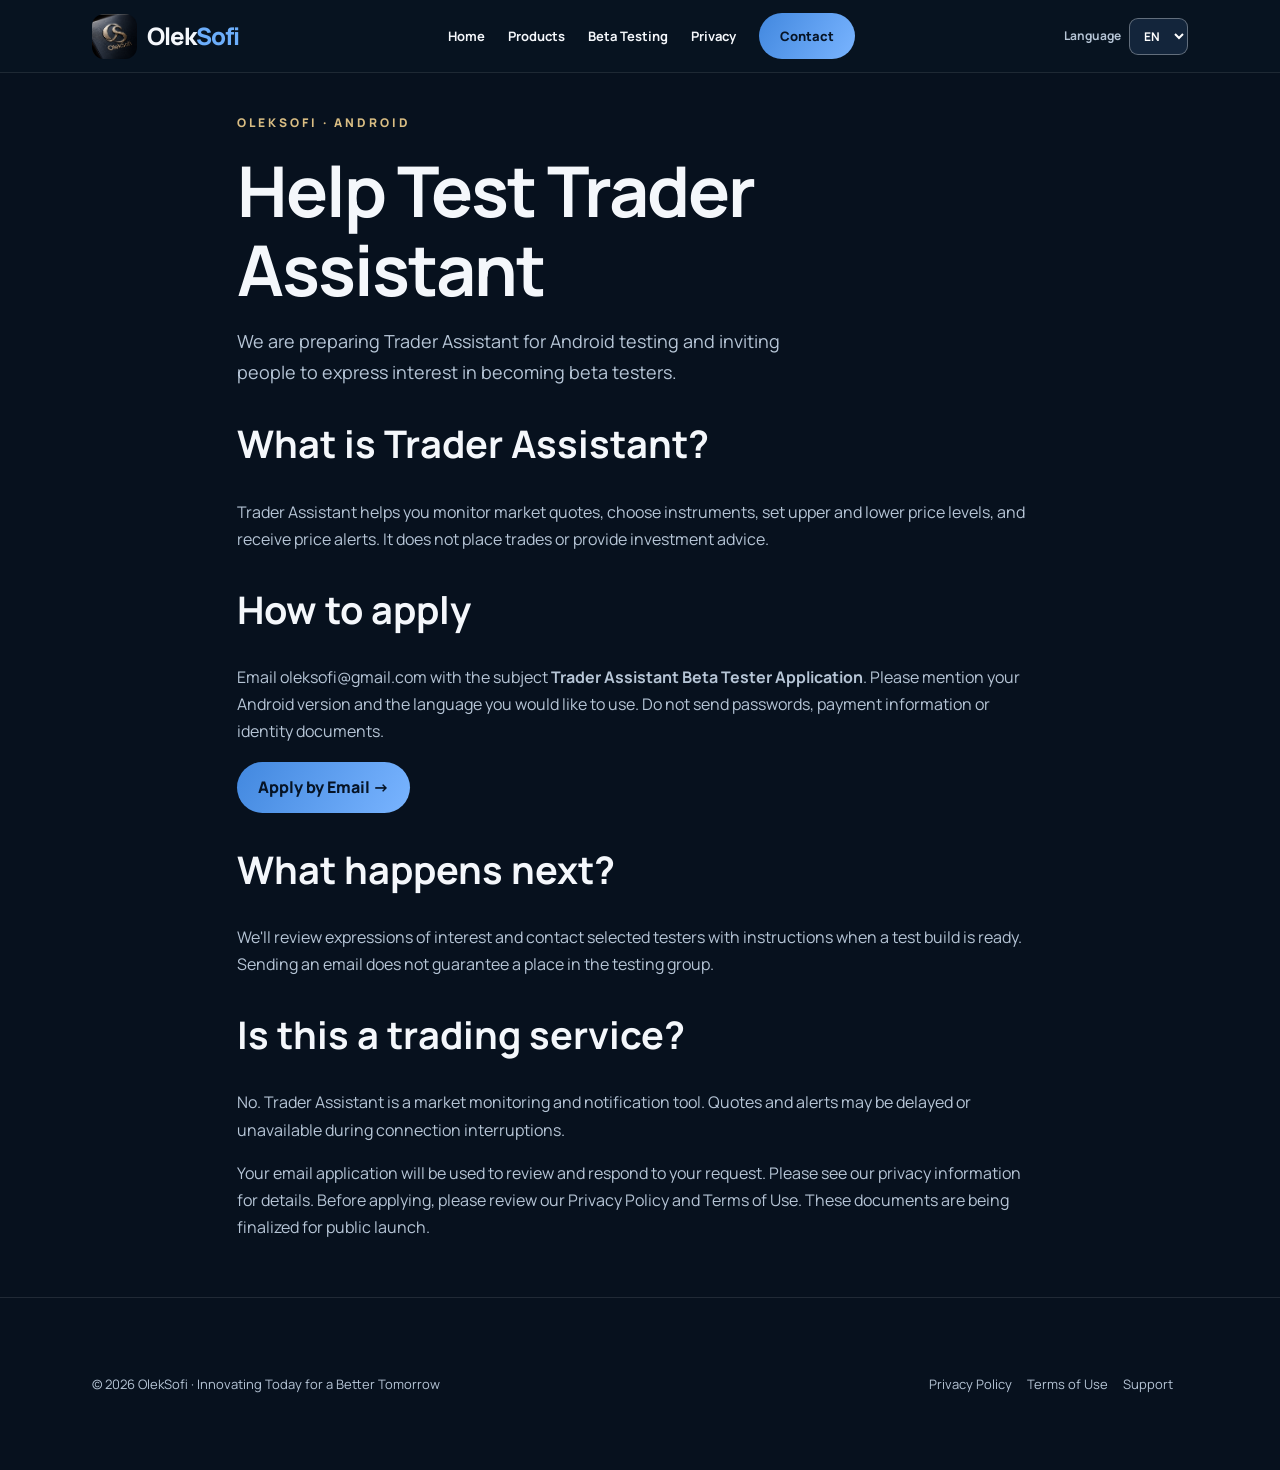
==== beta.html @ 18494a29 "Prepare full beta instructions for translation" ====
<!doctype html>
<html lang="en"><head><meta charset="utf-8"><meta name="viewport" content="width=device-width,initial-scale=1">
<meta name="description" content="Apply to test Trader Assistant for Android. Join the OlekSofi beta testing program.">
<title>Trader Assistant Beta Testing | OlekSofi</title>
<link rel="icon" href="assets/OlekSofi_app_icon.png"><link rel="stylesheet" href="assets/style.css">
</head><body><header><div class="nav"><a class="brand" href="index.html"><img src="assets/OlekSofi_gold_OS_dark.png" alt="OlekSofi OS"><span>Olek<span>Sofi</span></span></a><nav><a href="index.html" data-i18n="nav-home">Home</a><a href="index.html#products" data-i18n="nav-products">Products</a><a href="beta.html" data-i18n="nav-beta">Beta Testing</a><a href="privacy.html" data-i18n="nav-privacy">Privacy</a><a href="support.html" class="contact-btn" data-i18n="nav-contact">Contact</a></nav><label class="language-control" for="site-language"><span>Language</span><select id="site-language" aria-label="Website language"><option value="en">EN</option><option value="de">DE</option><option value="fr">FR</option><option value="es">ES</option><option value="it">IT</option><option value="pl">PL</option><option value="uk">UA</option><option value="ru">RU</option><option value="zh">ZH</option><option value="hi">HI</option></select></label></div></header>
<main class="wrap document"><div class="eyebrow">OlekSofi · Android</div><h1 data-beta="title">Help Test Trader Assistant</h1>
<p class="lead"><span data-beta="intro">We are preparing Trader Assistant for Android testing and inviting people to express interest in becoming beta testers.</span></p>
<h2 data-beta="what">What is Trader Assistant?</h2><p><span data-beta-body="what-body">Trader Assistant helps you monitor market quotes, choose instruments, set upper and lower price levels, and receive price alerts. It does not place trades or provide investment advice.</span></p>
<h2 data-beta="how">How to apply</h2><p>Email <a href="mailto:oleksofi@gmail.com?subject=Trader%20Assistant%20Beta%20Tester%20Application">oleksofi@gmail.com</a> with the subject <strong>Trader Assistant Beta Tester Application</strong>. <span data-beta-body="how-body">Please mention your Android version and the language you would like to use. Do not send passwords, payment information or identity documents.</span></p>
<p><a class="button" href="mailto:oleksofi@gmail.com?subject=Trader%20Assistant%20Beta%20Tester%20Application&amp;body=Hello%20OlekSofi%2C%0A%0AI%20would%20like%20to%20apply%20for%20Trader%20Assistant%20beta%20testing.%0A%0AAndroid%20version%3A%20%0APreferred%20language%3A%20%0A"><span data-beta="apply">Apply by Email →</span></a></p>
<h2 data-beta="next">What happens next?</h2><p><span data-beta-body="next-body">We'll review expressions of interest and contact selected testers with instructions when a test build is ready. Sending an email does not guarantee a place in the testing group.</span></p>
<h2 data-beta="trading">Is this a trading service?</h2><p><span data-beta-body="trading-body">No. Trader Assistant is a market monitoring and notification tool. Quotes and alerts may be delayed or unavailable during connection interruptions.</span></p>
<p><span data-beta-body="privacy-intro">Your email application will be used to review and respond to your request. Please see our privacy information for details. Before applying, please review our</span> <a href="privacy.html">Privacy Policy</a> and <a href="terms.html">Terms of Use</a>. <span data-beta-body="privacy-end">These documents are being finalized for public launch.</span></p>
</main><footer><div class="wrap footer-row"><div>© 2026 OlekSofi · Innovating Today for a Better Tomorrow</div><div><a href="privacy.html">Privacy Policy</a><a href="terms.html">Terms of Use</a><a href="support.html">Support</a></div></div></footer><script src="assets/languages.js" defer></script><script src="assets/beta-languages.js" defer></script><script src="assets/beta-body.js" defer></script></body></html>
---- assets/style.css ----
@import url('https://fonts.googleapis.com/css2?family=Manrope:wght@400;500;600;700;800&display=swap');
:root{color-scheme:dark;--bg:#07111e;--panel:#101f30;--text:#f4f7fb;--muted:#b6c5d6;--blue:#6caefb;--gold:#d9bd83}
*{box-sizing:border-box}html{scroll-behavior:smooth}body{margin:0;font-family:Manrope,system-ui,Arial,sans-serif;background:var(--bg);color:var(--text);line-height:1.7}a{color:inherit;text-decoration:none}a:hover{color:var(--blue)}
header{position:sticky;top:0;z-index:10;background:#081421ed;backdrop-filter:blur(12px);border-bottom:1px solid #ffffff18}
.nav{max-width:1140px;margin:auto;padding:13px 22px;display:flex;justify-content:space-between;align-items:center;gap:18px}
.brand{display:flex;align-items:center;gap:10px;font-size:24px;font-weight:800;letter-spacing:-1px}.brand img{height:45px;width:45px;object-fit:cover;border-radius:12px}.brand span span{color:var(--blue)}
nav{display:flex;gap:23px;align-items:center;flex-wrap:wrap}nav a{font-size:13px;font-weight:700}.contact-btn,.button{display:inline-block;background:linear-gradient(120deg,#4288df,#79b4ff);padding:12px 21px;border-radius:999px;color:#061426!important;font-weight:800}
.hero{min-height:610px;background:linear-gradient(90deg,#07111eea 0%,#07111ebd 44%,#07111e3d 100%),url('OlekSofi_hero_banner.png') center/cover;display:flex;align-items:center}
.wrap{max-width:1140px;padding:40px 22px;margin:auto;width:100%}.hero-content{max-width:660px}.eyebrow{color:var(--gold);font-weight:800;letter-spacing:3px;font-size:12px;text-transform:uppercase}h1{font-size:clamp(40px,5.5vw,70px);line-height:1.12;letter-spacing:-2px;margin:18px 0}h2{font-size:clamp(26px,3vw,38px);line-height:1.2}h3{font-size:20px}p{color:var(--muted)}.lead{font-size:18px;max-width:590px}.buttons{display:flex;gap:14px;flex-wrap:wrap;margin-top:32px}.button.secondary{background:#ffffff14;color:white!important;border:1px solid #ffffff40}
section{padding:45px 0}.grid{display:grid;grid-template-columns:repeat(3,1fr);gap:18px}.tile{background:linear-gradient(145deg,#14273b,#0c1828);border:1px solid #ffffff1c;border-radius:20px;padding:27px}.tile .num{color:var(--gold);font-size:13px;font-weight:800}.tile h3{margin:10px 0}.tile p{margin-bottom:0}.highlight{border-top:1px solid #ffffff18;border-bottom:1px solid #ffffff18;background:#0c1a2a}.product{display:grid;grid-template-columns:1fr 1fr;align-items:center;gap:45px}.product img{width:100%;max-height:340px;object-fit:cover;border-radius:24px}.muted{color:var(--muted)}.document{max-width:850px}.document h2{margin-top:34px}.document li{color:var(--muted);margin:10px 0}footer{border-top:1px solid #ffffff1b;padding:35px 0;color:var(--muted);font-size:13px}.footer-row{display:flex;justify-content:space-between;gap:25px;flex-wrap:wrap}.footer-row a{margin-right:15px}.note{background:#273447;border-left:3px solid var(--gold);padding:14px 18px;border-radius:8px}
@media(max-width:750px){.nav{align-items:flex-start;flex-direction:column}nav{gap:13px}.hero{min-height:550px}.grid,.product{grid-template-columns:1fr}.product img{max-height:240px}h1{letter-spacing:-1px}}

/* Accessible language selector for desktop and mobile */
.language-control{display:flex;align-items:center;gap:8px;color:var(--muted);font-size:12px;font-weight:700;white-space:nowrap}
.language-control select{background:#13253b;color:#fff;border:1px solid #ffffff55;border-radius:9px;padding:8px 10px;font:inherit;cursor:pointer}
.language-control select:focus-visible{outline:2px solid var(--blue);outline-offset:3px}
@media(max-width:750px){.language-control{align-self:flex-start}.nav{gap:10px}nav{gap:10px}}
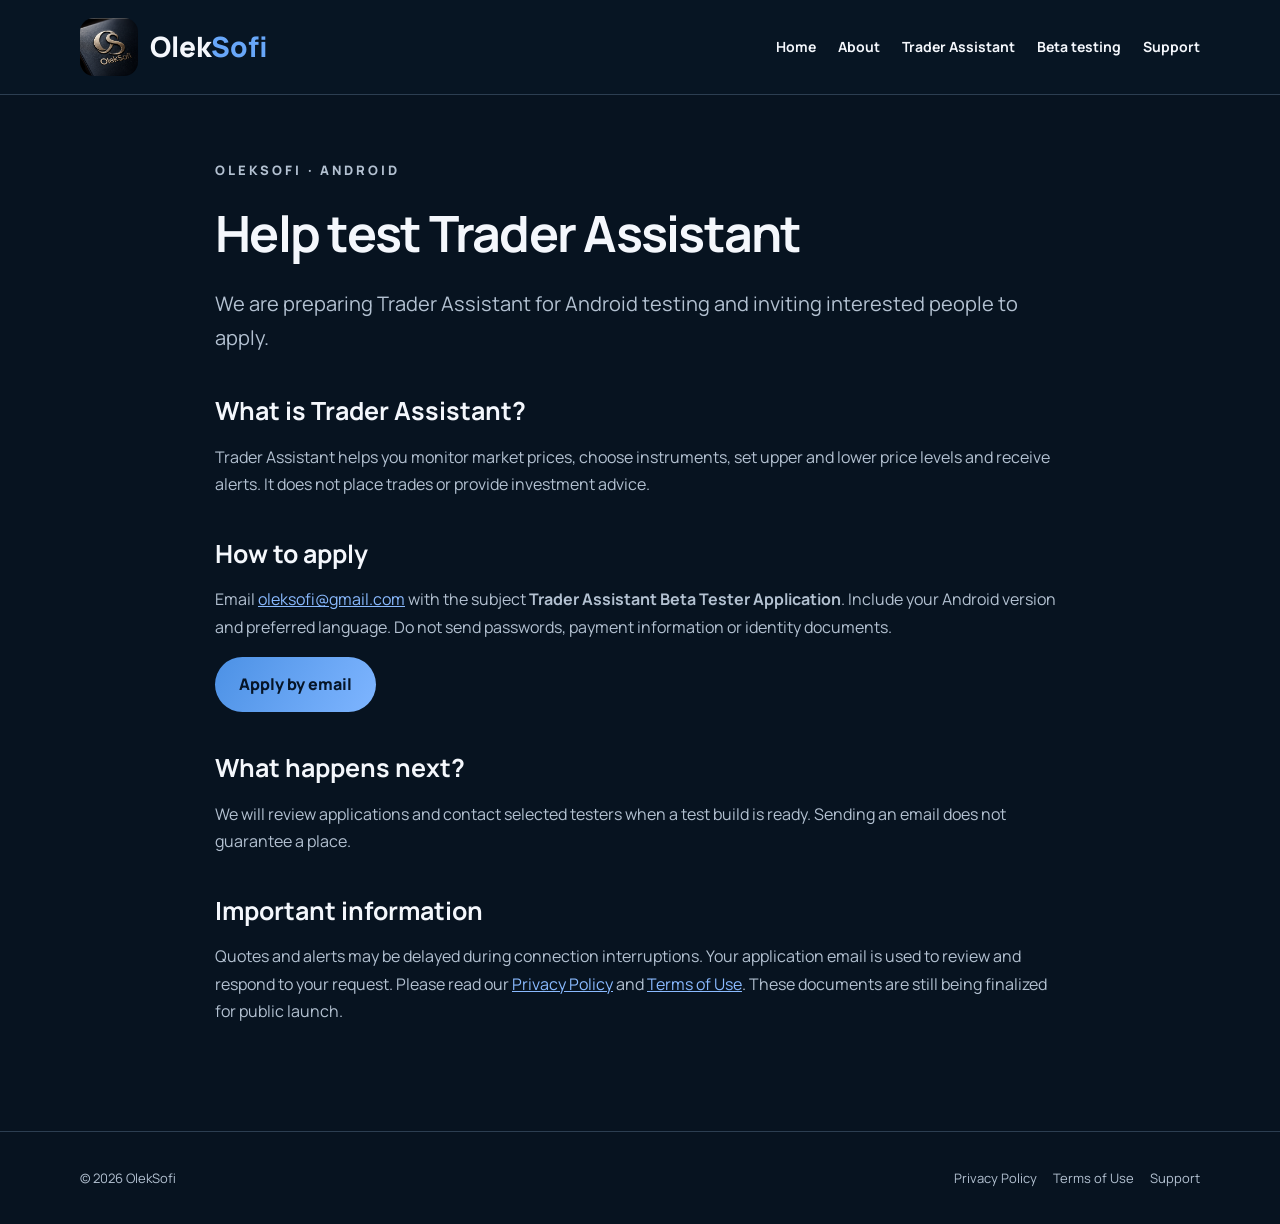
==== commit d904b0ba: "Create clean English beta application page" ====
--- a/beta.html
+++ b/beta.html
@@ -1,15 +1 @@
-<!doctype html>
-<html lang="en"><head><meta charset="utf-8"><meta name="viewport" content="width=device-width,initial-scale=1">
-<meta name="description" content="Apply to test Trader Assistant for Android. Join the OlekSofi beta testing program.">
-<title>Trader Assistant Beta Testing | OlekSofi</title>
-<link rel="icon" href="assets/OlekSofi_app_icon.png"><link rel="stylesheet" href="assets/style.css">
-</head><body><header><div class="nav"><a class="brand" href="index.html"><img src="assets/OlekSofi_gold_OS_dark.png" alt="OlekSofi OS"><span>Olek<span>Sofi</span></span></a><nav><a href="index.html" data-i18n="nav-home">Home</a><a href="index.html#products" data-i18n="nav-products">Products</a><a href="beta.html" data-i18n="nav-beta">Beta Testing</a><a href="privacy.html" data-i18n="nav-privacy">Privacy</a><a href="support.html" class="contact-btn" data-i18n="nav-contact">Contact</a></nav><label class="language-control" for="site-language"><span>Language</span><select id="site-language" aria-label="Website language"><option value="en">EN</option><option value="de">DE</option><option value="fr">FR</option><option value="es">ES</option><option value="it">IT</option><option value="pl">PL</option><option value="uk">UA</option><option value="ru">RU</option><option value="zh">ZH</option><option value="hi">HI</option></select></label></div></header>
-<main class="wrap document"><div class="eyebrow">OlekSofi · Android</div><h1 data-beta="title">Help Test Trader Assistant</h1>
-<p class="lead"><span data-beta="intro">We are preparing Trader Assistant for Android testing and inviting people to express interest in becoming beta testers.</span></p>
-<h2 data-beta="what">What is Trader Assistant?</h2><p><span data-beta-body="what-body">Trader Assistant helps you monitor market quotes, choose instruments, set upper and lower price levels, and receive price alerts. It does not place trades or provide investment advice.</span></p>
-<h2 data-beta="how">How to apply</h2><p>Email <a href="mailto:oleksofi@gmail.com?subject=Trader%20Assistant%20Beta%20Tester%20Application">oleksofi@gmail.com</a> with the subject <strong>Trader Assistant Beta Tester Application</strong>. <span data-beta-body="how-body">Please mention your Android version and the language you would like to use. Do not send passwords, payment information or identity documents.</span></p>
-<p><a class="button" href="mailto:oleksofi@gmail.com?subject=Trader%20Assistant%20Beta%20Tester%20Application&amp;body=Hello%20OlekSofi%2C%0A%0AI%20would%20like%20to%20apply%20for%20Trader%20Assistant%20beta%20testing.%0A%0AAndroid%20version%3A%20%0APreferred%20language%3A%20%0A"><span data-beta="apply">Apply by Email →</span></a></p>
-<h2 data-beta="next">What happens next?</h2><p><span data-beta-body="next-body">We'll review expressions of interest and contact selected testers with instructions when a test build is ready. Sending an email does not guarantee a place in the testing group.</span></p>
-<h2 data-beta="trading">Is this a trading service?</h2><p><span data-beta-body="trading-body">No. Trader Assistant is a market monitoring and notification tool. Quotes and alerts may be delayed or unavailable during connection interruptions.</span></p>
-<p><span data-beta-body="privacy-intro">Your email application will be used to review and respond to your request. Please see our privacy information for details. Before applying, please review our</span> <a href="privacy.html">Privacy Policy</a> and <a href="terms.html">Terms of Use</a>. <span data-beta-body="privacy-end">These documents are being finalized for public launch.</span></p>
-</main><footer><div class="wrap footer-row"><div>© 2026 OlekSofi · Innovating Today for a Better Tomorrow</div><div><a href="privacy.html">Privacy Policy</a><a href="terms.html">Terms of Use</a><a href="support.html">Support</a></div></div></footer><script src="assets/languages.js" defer></script><script src="assets/beta-languages.js" defer></script><script src="assets/beta-body.js" defer></script></body></html>+<!doctype html><html lang="en"><head><meta charset="utf-8"><meta name="viewport" content="width=device-width,initial-scale=1"><title>Beta Testing | OlekSofi</title><link rel="icon" href="assets/OlekSofi_app_icon.png"><link rel="stylesheet" href="assets/style.css"></head><body><header class="site-header"><div class="container header-inner"><a class="brand" href="index.html"><img src="assets/OlekSofi_gold_OS_dark.png" alt="OlekSofi logo"><span>Olek<span class="accent">Sofi</span></span></a><nav aria-label="Main navigation"><a href="index.html">Home</a><a href="index.html#about">About</a><a href="index.html#product">Trader Assistant</a><a href="beta.html">Beta testing</a><a href="support.html">Support</a></nav></div></header><main class="container document"><p class="eyebrow">OLEKSOFI · ANDROID</p><h1>Help test Trader Assistant</h1><p class="lead">We are preparing Trader Assistant for Android testing and inviting interested people to apply.</p><h2>What is Trader Assistant?</h2><p>Trader Assistant helps you monitor market prices, choose instruments, set upper and lower price levels and receive alerts. It does not place trades or provide investment advice.</p><h2>How to apply</h2><p>Email <a href="mailto:oleksofi@gmail.com">oleksofi@gmail.com</a> with the subject <strong>Trader Assistant Beta Tester Application</strong>. Include your Android version and preferred language. Do not send passwords, payment information or identity documents.</p><p><a class="button" href="mailto:oleksofi@gmail.com?subject=Trader%20Assistant%20Beta%20Tester%20Application&amp;body=Hello%20OlekSofi%2C%0A%0AI%20would%20like%20to%20apply%20for%20Trader%20Assistant%20beta%20testing.%0A%0AAndroid%20version%3A%0APreferred%20language%3A%0A">Apply by email</a></p><h2>What happens next?</h2><p>We will review applications and contact selected testers when a test build is ready. Sending an email does not guarantee a place.</p><h2>Important information</h2><p>Quotes and alerts may be delayed during connection interruptions. Your application email is used to review and respond to your request. Please read our <a href="privacy.html">Privacy Policy</a> and <a href="terms.html">Terms of Use</a>. These documents are still being finalized for public launch.</p></main><footer><div class="container footer-inner"><span>© 2026 OlekSofi</span><div><a href="privacy.html">Privacy Policy</a><a href="terms.html">Terms of Use</a><a href="support.html">Support</a></div></div></footer></body></html>
--- a/assets/style.css
+++ b/assets/style.css
@@ -1,17 +1,2 @@
 @import url('https://fonts.googleapis.com/css2?family=Manrope:wght@400;500;600;700;800&display=swap');
-:root{color-scheme:dark;--bg:#07111e;--panel:#101f30;--text:#f4f7fb;--muted:#b6c5d6;--blue:#6caefb;--gold:#d9bd83}
-*{box-sizing:border-box}html{scroll-behavior:smooth}body{margin:0;font-family:Manrope,system-ui,Arial,sans-serif;background:var(--bg);color:var(--text);line-height:1.7}a{color:inherit;text-decoration:none}a:hover{color:var(--blue)}
-header{position:sticky;top:0;z-index:10;background:#081421ed;backdrop-filter:blur(12px);border-bottom:1px solid #ffffff18}
-.nav{max-width:1140px;margin:auto;padding:13px 22px;display:flex;justify-content:space-between;align-items:center;gap:18px}
-.brand{display:flex;align-items:center;gap:10px;font-size:24px;font-weight:800;letter-spacing:-1px}.brand img{height:45px;width:45px;object-fit:cover;border-radius:12px}.brand span span{color:var(--blue)}
-nav{display:flex;gap:23px;align-items:center;flex-wrap:wrap}nav a{font-size:13px;font-weight:700}.contact-btn,.button{display:inline-block;background:linear-gradient(120deg,#4288df,#79b4ff);padding:12px 21px;border-radius:999px;color:#061426!important;font-weight:800}
-.hero{min-height:610px;background:linear-gradient(90deg,#07111eea 0%,#07111ebd 44%,#07111e3d 100%),url('OlekSofi_hero_banner.png') center/cover;display:flex;align-items:center}
-.wrap{max-width:1140px;padding:40px 22px;margin:auto;width:100%}.hero-content{max-width:660px}.eyebrow{color:var(--gold);font-weight:800;letter-spacing:3px;font-size:12px;text-transform:uppercase}h1{font-size:clamp(40px,5.5vw,70px);line-height:1.12;letter-spacing:-2px;margin:18px 0}h2{font-size:clamp(26px,3vw,38px);line-height:1.2}h3{font-size:20px}p{color:var(--muted)}.lead{font-size:18px;max-width:590px}.buttons{display:flex;gap:14px;flex-wrap:wrap;margin-top:32px}.button.secondary{background:#ffffff14;color:white!important;border:1px solid #ffffff40}
-section{padding:45px 0}.grid{display:grid;grid-template-columns:repeat(3,1fr);gap:18px}.tile{background:linear-gradient(145deg,#14273b,#0c1828);border:1px solid #ffffff1c;border-radius:20px;padding:27px}.tile .num{color:var(--gold);font-size:13px;font-weight:800}.tile h3{margin:10px 0}.tile p{margin-bottom:0}.highlight{border-top:1px solid #ffffff18;border-bottom:1px solid #ffffff18;background:#0c1a2a}.product{display:grid;grid-template-columns:1fr 1fr;align-items:center;gap:45px}.product img{width:100%;max-height:340px;object-fit:cover;border-radius:24px}.muted{color:var(--muted)}.document{max-width:850px}.document h2{margin-top:34px}.document li{color:var(--muted);margin:10px 0}footer{border-top:1px solid #ffffff1b;padding:35px 0;color:var(--muted);font-size:13px}.footer-row{display:flex;justify-content:space-between;gap:25px;flex-wrap:wrap}.footer-row a{margin-right:15px}.note{background:#273447;border-left:3px solid var(--gold);padding:14px 18px;border-radius:8px}
-@media(max-width:750px){.nav{align-items:flex-start;flex-direction:column}nav{gap:13px}.hero{min-height:550px}.grid,.product{grid-template-columns:1fr}.product img{max-height:240px}h1{letter-spacing:-1px}}
-
-/* Accessible language selector for desktop and mobile */
-.language-control{display:flex;align-items:center;gap:8px;color:var(--muted);font-size:12px;font-weight:700;white-space:nowrap}
-.language-control select{background:#13253b;color:#fff;border:1px solid #ffffff55;border-radius:9px;padding:8px 10px;font:inherit;cursor:pointer}
-.language-control select:focus-visible{outline:2px solid var(--blue);outline-offset:3px}
-@media(max-width:750px){.language-control{align-self:flex-start}.nav{gap:10px}nav{gap:10px}}
+:root{color-scheme:dark;--bg:#071320;--panel:#102235;--line:#2c3e51;--text:#f4f7fc;--muted:#b3c1d1;--gold:#d8b775;--blue:#68a7f9}*{box-sizing:border-box}html{scroll-behavior:smooth}body{margin:0;background:var(--bg);color:var(--text);font-family:Manrope,Arial,sans-serif;line-height:1.7}a{color:inherit}img{max-width:100%;display:block}.container{width:min(1120px,calc(100% - 44px));margin:auto}.site-header{background:#071523;border-bottom:1px solid var(--line)}.header-inner{display:flex;align-items:center;justify-content:space-between;gap:24px;padding:18px 0}.brand{display:flex;align-items:center;gap:12px;text-decoration:none;font-weight:800;font-size:28px;white-space:nowrap}.brand img{width:58px;height:58px;object-fit:cover;border-radius:14px}.accent{color:var(--blue)}nav{display:flex;align-items:center;gap:22px;flex-wrap:wrap}nav a{text-decoration:none;font-size:14px;font-weight:700}nav a:hover,footer a:hover{color:var(--blue)}.hero{background:linear-gradient(90deg,rgba(5,15,27,.94),rgba(5,15,27,.58)),url('OlekSofi_hero_banner.png') center/cover;min-height:570px;display:flex;align-items:center}.hero-inner{padding:100px 0}.eyebrow{font-size:13px;font-weight:800;letter-spacing:.22em;color:var(--gold);margin:0 0 22px}.hero h1{font-size:clamp(40px,5.6vw,76px);line-height:1.12;letter-spacing:-.04em;max-width:850px;margin:0 0 25px}.hero h1 em{font-style:normal;color:#9ac4ff}.intro{font-size:clamp(17px,2vw,23px);max-width:650px;color:#d4dfed}.actions{display:flex;flex-wrap:wrap;gap:12px;margin-top:28px}.button{display:inline-flex;align-items:center;justify-content:center;padding:14px 24px;background:linear-gradient(120deg,#4c91e5,#7eb5ff);border-radius:40px;color:#061527;text-decoration:none;font-weight:800;text-align:center}.button-ghost{background:#14263bd9;border:1px solid #7d92a7;color:#fff}.section{padding:88px 0}.section h2,.document h1{font-size:clamp(32px,4vw,50px);line-height:1.2;letter-spacing:-.035em;margin:0 0 20px}.section-lead{font-size:clamp(17px,2vw,21px);color:var(--muted);max-width:780px}.features{display:grid;grid-template-columns:repeat(3,1fr);gap:20px;margin-top:38px}.feature{background:linear-gradient(155deg,#142b42,#0e1d30);border:1px solid var(--line);border-radius:25px;padding:30px}.feature-no{color:var(--gold);font-size:13px;font-weight:800}.feature h3{font-size:22px;line-height:1.3}.feature p,.product-layout p,.document p,.document li{color:var(--muted)}.product-section{background:linear-gradient(110deg,rgba(6,16,29,.93),rgba(6,16,29,.86)),url('OlekSofi_hero_banner.png') center/cover}.product-layout{display:grid;grid-template-columns:1.05fr .95fr;align-items:center;gap:48px}.product-art img{border-radius:30px;border:1px solid #3a4b5d;box-shadow:0 22px 65px #0007}.muted{font-size:14px}.contact-section{text-align:center}.contact-section .section-lead{margin:0 auto}.contact-section .button{margin-top:20px}.document{padding:64px 0 90px;max-width:850px}.document h1{margin-bottom:24px}.document h2{margin:40px 0 14px;font-size:25px;line-height:1.3}.document .lead{font-size:20px}.notice{border-left:4px solid var(--gold);padding:18px 22px;background:#263548;border-radius:10px;color:#d6dfeb}.document a:not(.button){color:#8abaff}footer{border-top:1px solid var(--line);padding:35px 0;color:var(--muted);font-size:13px}.footer-inner{display:flex;justify-content:space-between;gap:18px;flex-wrap:wrap}.footer-inner div{display:flex;gap:16px;flex-wrap:wrap}footer a{text-decoration:none}@media(max-width:760px){.container{width:calc(100% - 32px)}.header-inner{align-items:flex-start;flex-direction:column;gap:12px;padding:12px 0}.brand{font-size:23px}.brand img{width:43px;height:43px}nav{width:100%;flex-wrap:nowrap;overflow-x:auto;gap:8px;padding-bottom:9px}nav a{white-space:nowrap;font-size:13px;border:1px solid var(--line);padding:6px 12px;border-radius:18px}.hero{min-height:470px;background-position:60% center}.hero-inner{padding:75px 0}.section{padding:58px 0}.features,.product-layout{grid-template-columns:1fr}.feature{padding:25px}.product-layout{gap:26px}.document{padding:45px 0 70px}.document h2{font-size:23px}}
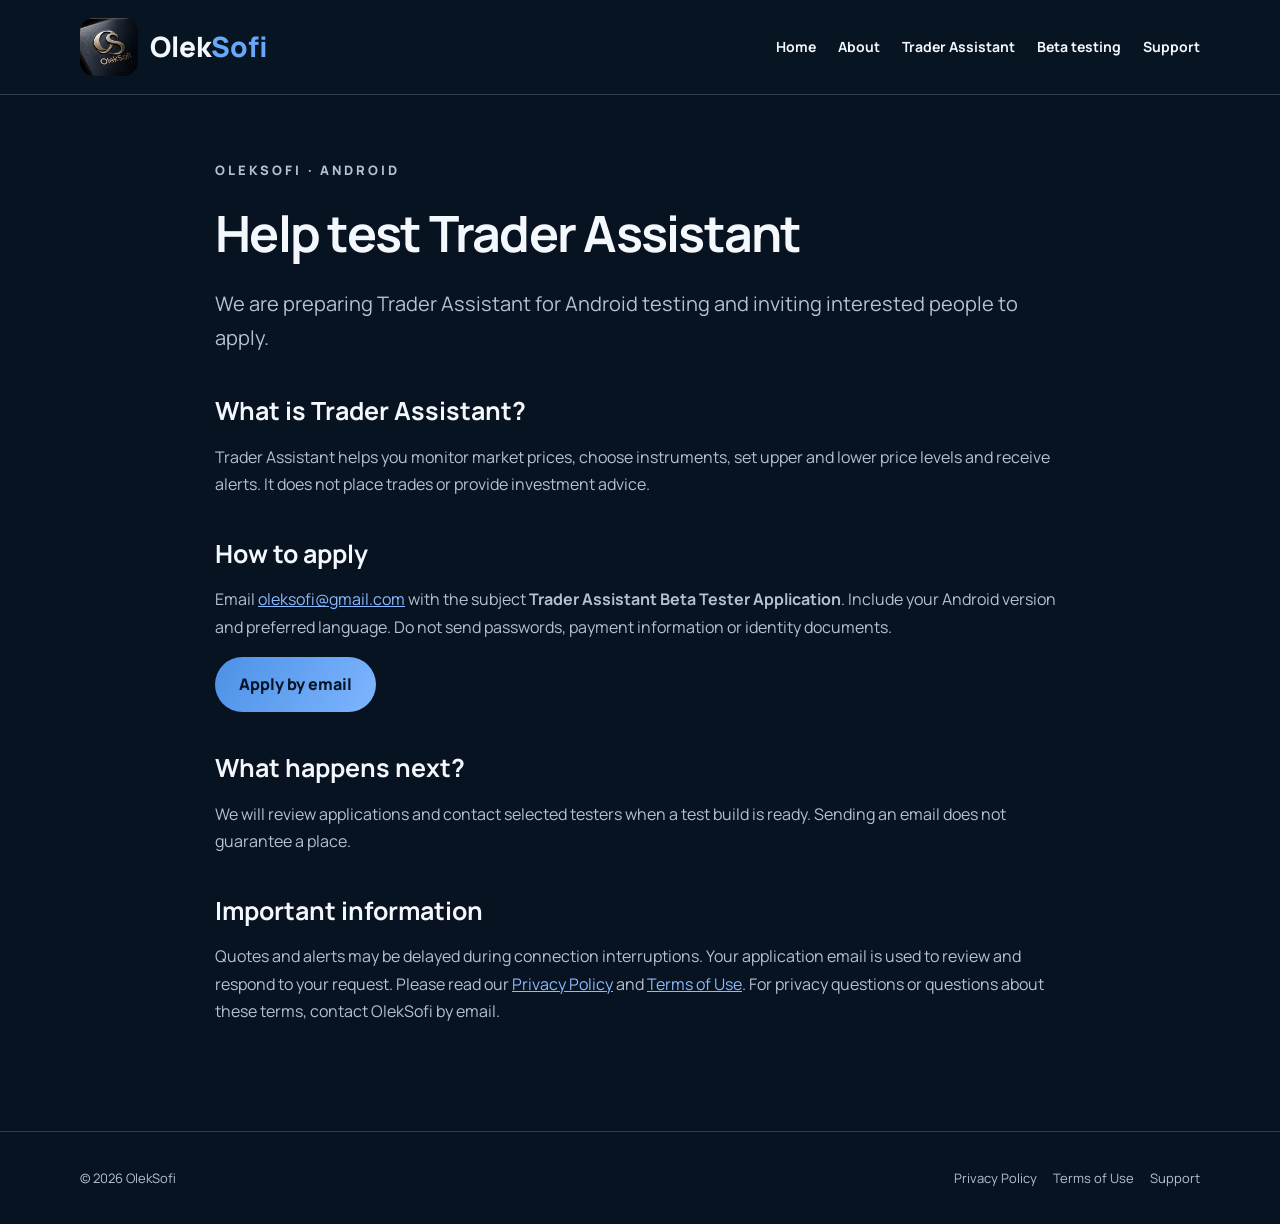
==== commit 06b534d7: "Remove temporary publication wording from beta page" ====
--- a/beta.html
+++ b/beta.html
@@ -1 +1 @@
-<!doctype html><html lang="en"><head><meta charset="utf-8"><meta name="viewport" content="width=device-width,initial-scale=1"><title>Beta Testing | OlekSofi</title><link rel="icon" href="assets/OlekSofi_app_icon.png"><link rel="stylesheet" href="assets/style.css"></head><body><header class="site-header"><div class="container header-inner"><a class="brand" href="index.html"><img src="assets/OlekSofi_gold_OS_dark.png" alt="OlekSofi logo"><span>Olek<span class="accent">Sofi</span></span></a><nav aria-label="Main navigation"><a href="index.html">Home</a><a href="index.html#about">About</a><a href="index.html#product">Trader Assistant</a><a href="beta.html">Beta testing</a><a href="support.html">Support</a></nav></div></header><main class="container document"><p class="eyebrow">OLEKSOFI · ANDROID</p><h1>Help test Trader Assistant</h1><p class="lead">We are preparing Trader Assistant for Android testing and inviting interested people to apply.</p><h2>What is Trader Assistant?</h2><p>Trader Assistant helps you monitor market prices, choose instruments, set upper and lower price levels and receive alerts. It does not place trades or provide investment advice.</p><h2>How to apply</h2><p>Email <a href="mailto:oleksofi@gmail.com">oleksofi@gmail.com</a> with the subject <strong>Trader Assistant Beta Tester Application</strong>. Include your Android version and preferred language. Do not send passwords, payment information or identity documents.</p><p><a class="button" href="mailto:oleksofi@gmail.com?subject=Trader%20Assistant%20Beta%20Tester%20Application&amp;body=Hello%20OlekSofi%2C%0A%0AI%20would%20like%20to%20apply%20for%20Trader%20Assistant%20beta%20testing.%0A%0AAndroid%20version%3A%0APreferred%20language%3A%0A">Apply by email</a></p><h2>What happens next?</h2><p>We will review applications and contact selected testers when a test build is ready. Sending an email does not guarantee a place.</p><h2>Important information</h2><p>Quotes and alerts may be delayed during connection interruptions. Your application email is used to review and respond to your request. Please read our <a href="privacy.html">Privacy Policy</a> and <a href="terms.html">Terms of Use</a>. These documents are still being finalized for public launch.</p></main><footer><div class="container footer-inner"><span>© 2026 OlekSofi</span><div><a href="privacy.html">Privacy Policy</a><a href="terms.html">Terms of Use</a><a href="support.html">Support</a></div></div></footer></body></html>+<!doctype html><html lang="en"><head><meta charset="utf-8"><meta name="viewport" content="width=device-width,initial-scale=1"><title>Beta Testing | OlekSofi</title><link rel="icon" href="assets/OlekSofi_app_icon.png"><link rel="stylesheet" href="assets/style.css"></head><body><header class="site-header"><div class="container header-inner"><a class="brand" href="index.html"><img src="assets/OlekSofi_gold_OS_dark.png" alt="OlekSofi logo"><span>Olek<span class="accent">Sofi</span></span></a><nav aria-label="Main navigation"><a href="index.html">Home</a><a href="index.html#about">About</a><a href="index.html#product">Trader Assistant</a><a href="beta.html">Beta testing</a><a href="support.html">Support</a></nav></div></header><main class="container document"><p class="eyebrow">OLEKSOFI · ANDROID</p><h1>Help test Trader Assistant</h1><p class="lead">We are preparing Trader Assistant for Android testing and inviting interested people to apply.</p><h2>What is Trader Assistant?</h2><p>Trader Assistant helps you monitor market prices, choose instruments, set upper and lower price levels and receive alerts. It does not place trades or provide investment advice.</p><h2>How to apply</h2><p>Email <a href="mailto:oleksofi@gmail.com">oleksofi@gmail.com</a> with the subject <strong>Trader Assistant Beta Tester Application</strong>. Include your Android version and preferred language. Do not send passwords, payment information or identity documents.</p><p><a class="button" href="mailto:oleksofi@gmail.com?subject=Trader%20Assistant%20Beta%20Tester%20Application&amp;body=Hello%20OlekSofi%2C%0A%0AI%20would%20like%20to%20apply%20for%20Trader%20Assistant%20beta%20testing.%0A%0AAndroid%20version%3A%0APreferred%20language%3A%0A">Apply by email</a></p><h2>What happens next?</h2><p>We will review applications and contact selected testers when a test build is ready. Sending an email does not guarantee a place.</p><h2>Important information</h2><p>Quotes and alerts may be delayed during connection interruptions. Your application email is used to review and respond to your request. Please read our <a href="privacy.html">Privacy Policy</a> and <a href="terms.html">Terms of Use</a>. For privacy questions or questions about these terms, contact OlekSofi by email.</p></main><footer><div class="container footer-inner"><span>© 2026 OlekSofi</span><div><a href="privacy.html">Privacy Policy</a><a href="terms.html">Terms of Use</a><a href="support.html">Support</a></div></div></footer></body></html>
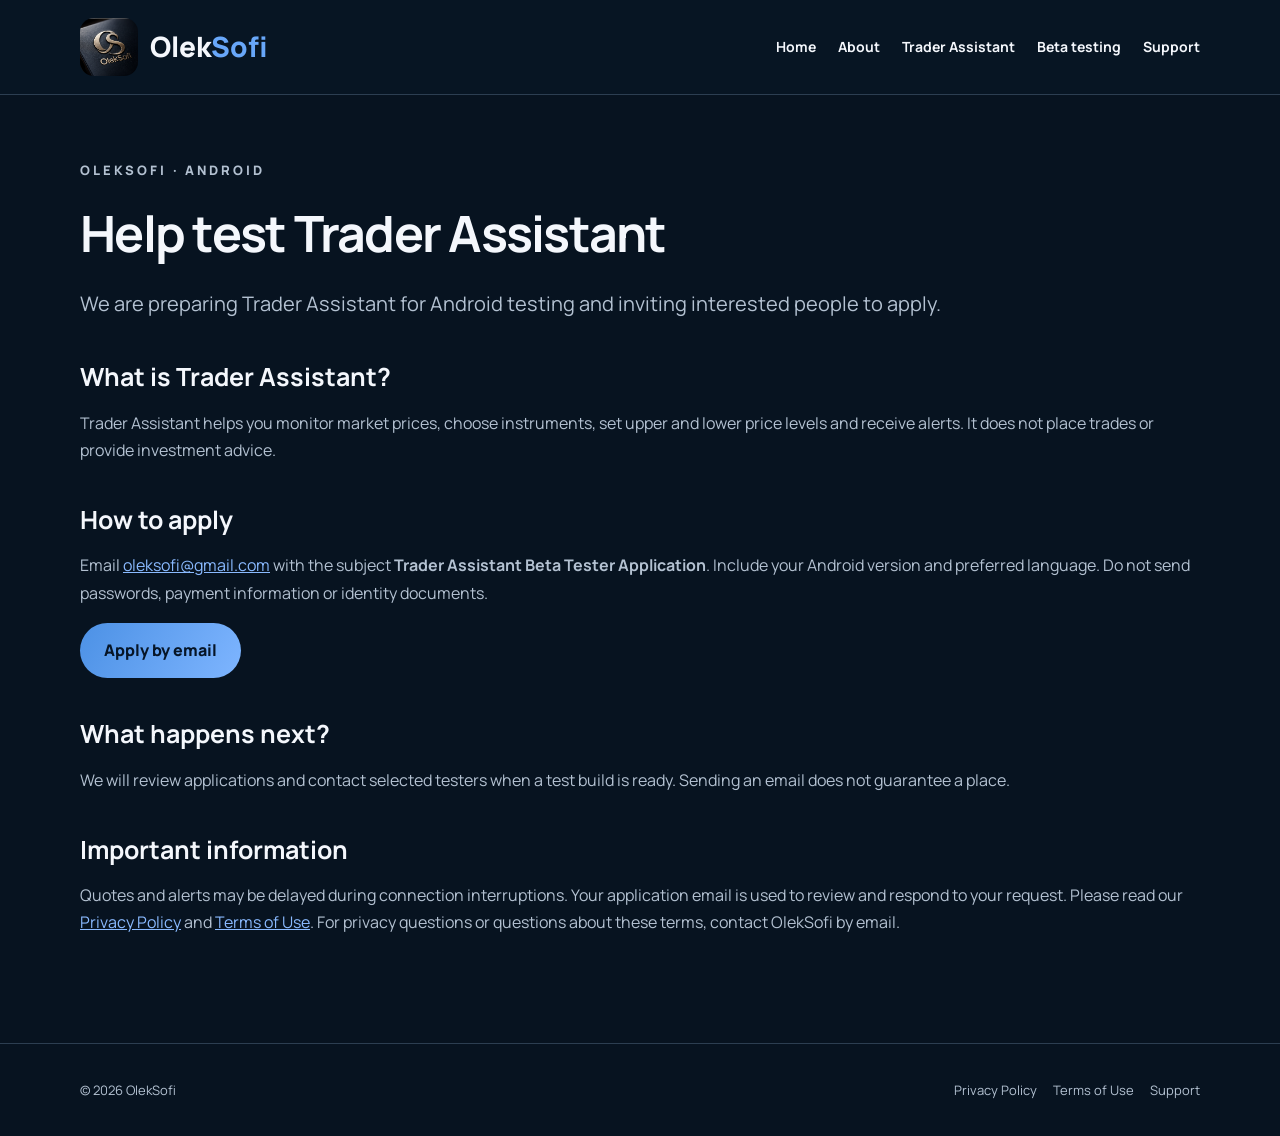
==== commit ec90771c: "Load mobile responsive stylesheet revision 2" ====
--- a/beta.html
+++ b/beta.html
@@ -1 +1 @@
-<!doctype html><html lang="en"><head><meta charset="utf-8"><meta name="viewport" content="width=device-width,initial-scale=1"><title>Beta Testing | OlekSofi</title><link rel="icon" href="assets/OlekSofi_app_icon.png"><link rel="stylesheet" href="assets/style.css"></head><body><header class="site-header"><div class="container header-inner"><a class="brand" href="index.html"><img src="assets/OlekSofi_gold_OS_dark.png" alt="OlekSofi logo"><span>Olek<span class="accent">Sofi</span></span></a><nav aria-label="Main navigation"><a href="index.html">Home</a><a href="index.html#about">About</a><a href="index.html#product">Trader Assistant</a><a href="beta.html">Beta testing</a><a href="support.html">Support</a></nav></div></header><main class="container document"><p class="eyebrow">OLEKSOFI · ANDROID</p><h1>Help test Trader Assistant</h1><p class="lead">We are preparing Trader Assistant for Android testing and inviting interested people to apply.</p><h2>What is Trader Assistant?</h2><p>Trader Assistant helps you monitor market prices, choose instruments, set upper and lower price levels and receive alerts. It does not place trades or provide investment advice.</p><h2>How to apply</h2><p>Email <a href="mailto:oleksofi@gmail.com">oleksofi@gmail.com</a> with the subject <strong>Trader Assistant Beta Tester Application</strong>. Include your Android version and preferred language. Do not send passwords, payment information or identity documents.</p><p><a class="button" href="mailto:oleksofi@gmail.com?subject=Trader%20Assistant%20Beta%20Tester%20Application&amp;body=Hello%20OlekSofi%2C%0A%0AI%20would%20like%20to%20apply%20for%20Trader%20Assistant%20beta%20testing.%0A%0AAndroid%20version%3A%0APreferred%20language%3A%0A">Apply by email</a></p><h2>What happens next?</h2><p>We will review applications and contact selected testers when a test build is ready. Sending an email does not guarantee a place.</p><h2>Important information</h2><p>Quotes and alerts may be delayed during connection interruptions. Your application email is used to review and respond to your request. Please read our <a href="privacy.html">Privacy Policy</a> and <a href="terms.html">Terms of Use</a>. For privacy questions or questions about these terms, contact OlekSofi by email.</p></main><footer><div class="container footer-inner"><span>© 2026 OlekSofi</span><div><a href="privacy.html">Privacy Policy</a><a href="terms.html">Terms of Use</a><a href="support.html">Support</a></div></div></footer></body></html>+<!doctype html><html lang="en"><head><meta charset="utf-8"><meta name="viewport" content="width=device-width,initial-scale=1"><title>Beta Testing | OlekSofi</title><link rel="icon" href="assets/OlekSofi_app_icon.png"><link rel="stylesheet" href="assets/style.css?v=20261027-mobile2"></head><body><header class="site-header"><div class="container header-inner"><a class="brand" href="index.html"><img src="assets/OlekSofi_gold_OS_dark.png" alt="OlekSofi logo"><span>Olek<span class="accent">Sofi</span></span></a><nav aria-label="Main navigation"><a href="index.html">Home</a><a href="index.html#about">About</a><a href="index.html#product">Trader Assistant</a><a href="beta.html">Beta testing</a><a href="support.html">Support</a></nav></div></header><main class="container document"><p class="eyebrow">OLEKSOFI · ANDROID</p><h1>Help test Trader Assistant</h1><p class="lead">We are preparing Trader Assistant for Android testing and inviting interested people to apply.</p><h2>What is Trader Assistant?</h2><p>Trader Assistant helps you monitor market prices, choose instruments, set upper and lower price levels and receive alerts. It does not place trades or provide investment advice.</p><h2>How to apply</h2><p>Email <a href="mailto:oleksofi@gmail.com">oleksofi@gmail.com</a> with the subject <strong>Trader Assistant Beta Tester Application</strong>. Include your Android version and preferred language. Do not send passwords, payment information or identity documents.</p><p><a class="button" href="mailto:oleksofi@gmail.com?subject=Trader%20Assistant%20Beta%20Tester%20Application&amp;body=Hello%20OlekSofi%2C%0A%0AI%20would%20like%20to%20apply%20for%20Trader%20Assistant%20beta%20testing.%0A%0AAndroid%20version%3A%0APreferred%20language%3A%0A">Apply by email</a></p><h2>What happens next?</h2><p>We will review applications and contact selected testers when a test build is ready. Sending an email does not guarantee a place.</p><h2>Important information</h2><p>Quotes and alerts may be delayed during connection interruptions. Your application email is used to review and respond to your request. Please read our <a href="privacy.html">Privacy Policy</a> and <a href="terms.html">Terms of Use</a>. For privacy questions or questions about these terms, contact OlekSofi by email.</p></main><footer><div class="container footer-inner"><span>© 2026 OlekSofi</span><div><a href="privacy.html">Privacy Policy</a><a href="terms.html">Terms of Use</a><a href="support.html">Support</a></div></div></footer></body></html>
--- a/assets/style.css
+++ b/assets/style.css
@@ -1,2 +1,11 @@
 @import url('https://fonts.googleapis.com/css2?family=Manrope:wght@400;500;600;700;800&display=swap');
-:root{color-scheme:dark;--bg:#071320;--panel:#102235;--line:#2c3e51;--text:#f4f7fc;--muted:#b3c1d1;--gold:#d8b775;--blue:#68a7f9}*{box-sizing:border-box}html{scroll-behavior:smooth}body{margin:0;background:var(--bg);color:var(--text);font-family:Manrope,Arial,sans-serif;line-height:1.7}a{color:inherit}img{max-width:100%;display:block}.container{width:min(1120px,calc(100% - 44px));margin:auto}.site-header{background:#071523;border-bottom:1px solid var(--line)}.header-inner{display:flex;align-items:center;justify-content:space-between;gap:24px;padding:18px 0}.brand{display:flex;align-items:center;gap:12px;text-decoration:none;font-weight:800;font-size:28px;white-space:nowrap}.brand img{width:58px;height:58px;object-fit:cover;border-radius:14px}.accent{color:var(--blue)}nav{display:flex;align-items:center;gap:22px;flex-wrap:wrap}nav a{text-decoration:none;font-size:14px;font-weight:700}nav a:hover,footer a:hover{color:var(--blue)}.hero{background:linear-gradient(90deg,rgba(5,15,27,.94),rgba(5,15,27,.58)),url('OlekSofi_hero_banner.png') center/cover;min-height:570px;display:flex;align-items:center}.hero-inner{padding:100px 0}.eyebrow{font-size:13px;font-weight:800;letter-spacing:.22em;color:var(--gold);margin:0 0 22px}.hero h1{font-size:clamp(40px,5.6vw,76px);line-height:1.12;letter-spacing:-.04em;max-width:850px;margin:0 0 25px}.hero h1 em{font-style:normal;color:#9ac4ff}.intro{font-size:clamp(17px,2vw,23px);max-width:650px;color:#d4dfed}.actions{display:flex;flex-wrap:wrap;gap:12px;margin-top:28px}.button{display:inline-flex;align-items:center;justify-content:center;padding:14px 24px;background:linear-gradient(120deg,#4c91e5,#7eb5ff);border-radius:40px;color:#061527;text-decoration:none;font-weight:800;text-align:center}.button-ghost{background:#14263bd9;border:1px solid #7d92a7;color:#fff}.section{padding:88px 0}.section h2,.document h1{font-size:clamp(32px,4vw,50px);line-height:1.2;letter-spacing:-.035em;margin:0 0 20px}.section-lead{font-size:clamp(17px,2vw,21px);color:var(--muted);max-width:780px}.features{display:grid;grid-template-columns:repeat(3,1fr);gap:20px;margin-top:38px}.feature{background:linear-gradient(155deg,#142b42,#0e1d30);border:1px solid var(--line);border-radius:25px;padding:30px}.feature-no{color:var(--gold);font-size:13px;font-weight:800}.feature h3{font-size:22px;line-height:1.3}.feature p,.product-layout p,.document p,.document li{color:var(--muted)}.product-section{background:linear-gradient(110deg,rgba(6,16,29,.93),rgba(6,16,29,.86)),url('OlekSofi_hero_banner.png') center/cover}.product-layout{display:grid;grid-template-columns:1.05fr .95fr;align-items:center;gap:48px}.product-art img{border-radius:30px;border:1px solid #3a4b5d;box-shadow:0 22px 65px #0007}.muted{font-size:14px}.contact-section{text-align:center}.contact-section .section-lead{margin:0 auto}.contact-section .button{margin-top:20px}.document{padding:64px 0 90px;max-width:850px}.document h1{margin-bottom:24px}.document h2{margin:40px 0 14px;font-size:25px;line-height:1.3}.document .lead{font-size:20px}.notice{border-left:4px solid var(--gold);padding:18px 22px;background:#263548;border-radius:10px;color:#d6dfeb}.document a:not(.button){color:#8abaff}footer{border-top:1px solid var(--line);padding:35px 0;color:var(--muted);font-size:13px}.footer-inner{display:flex;justify-content:space-between;gap:18px;flex-wrap:wrap}.footer-inner div{display:flex;gap:16px;flex-wrap:wrap}footer a{text-decoration:none}@media(max-width:760px){.container{width:calc(100% - 32px)}.header-inner{align-items:flex-start;flex-direction:column;gap:12px;padding:12px 0}.brand{font-size:23px}.brand img{width:43px;height:43px}nav{width:100%;flex-wrap:nowrap;overflow-x:auto;gap:8px;padding-bottom:9px}nav a{white-space:nowrap;font-size:13px;border:1px solid var(--line);padding:6px 12px;border-radius:18px}.hero{min-height:470px;background-position:60% center}.hero-inner{padding:75px 0}.section{padding:58px 0}.features,.product-layout{grid-template-columns:1fr}.feature{padding:25px}.product-layout{gap:26px}.document{padding:45px 0 70px}.document h2{font-size:23px}}+:root{color-scheme:dark;--bg:#071320;--panel:#102235;--line:#2c3e51;--text:#f4f7fc;--muted:#b3c1d1;--gold:#d8b775;--blue:#68a7f9}*{box-sizing:border-box}html{scroll-behavior:smooth}body{margin:0;background:var(--bg);color:var(--text);font-family:Manrope,Arial,sans-serif;line-height:1.7}a{color:inherit}img{max-width:100%;display:block}.container{width:min(1120px,calc(100% - 44px));margin:auto}.site-header{background:#071523;border-bottom:1px solid var(--line)}.header-inner{display:flex;align-items:center;justify-content:space-between;gap:24px;padding:18px 0}.brand{display:flex;align-items:center;gap:12px;text-decoration:none;font-weight:800;font-size:28px;white-space:nowrap}.brand img{width:58px;height:58px;object-fit:cover;border-radius:14px}.accent{color:var(--blue)}nav{display:flex;align-items:center;gap:22px;flex-wrap:wrap}nav a{text-decoration:none;font-size:14px;font-weight:700}nav a:hover,footer a:hover{color:var(--blue)}.hero{background:linear-gradient(90deg,rgba(5,15,27,.94),rgba(5,15,27,.58)),url('OlekSofi_hero_banner.png') center/cover;min-height:570px;display:flex;align-items:center}.hero-inner{padding:100px 0}.eyebrow{font-size:13px;font-weight:800;letter-spacing:.22em;color:var(--gold);margin:0 0 22px}.hero h1{font-size:clamp(40px,5.6vw,76px);line-height:1.12;letter-spacing:-.04em;max-width:850px;margin:0 0 25px}.hero h1 em{font-style:normal;color:#9ac4ff}.intro{font-size:clamp(17px,2vw,23px);max-width:650px;color:#d4dfed}.actions{display:flex;flex-wrap:wrap;gap:12px;margin-top:28px}.button{display:inline-flex;align-items:center;justify-content:center;padding:14px 24px;background:linear-gradient(120deg,#4c91e5,#7eb5ff);border-radius:40px;color:#061527;text-decoration:none;font-weight:800;text-align:center}.button-ghost{background:#14263bd9;border:1px solid #7d92a7;color:#fff}.section{padding:88px 0}.section h2,.document h1{font-size:clamp(32px,4vw,50px);line-height:1.2;letter-spacing:-.035em;margin:0 0 20px}.section-lead{font-size:clamp(17px,2vw,21px);color:var(--muted);max-width:780px}.features{display:grid;grid-template-columns:repeat(3,1fr);gap:20px;margin-top:38px}.feature{background:linear-gradient(155deg,#142b42,#0e1d30);border:1px solid var(--line);border-radius:25px;padding:30px}.feature-no{color:var(--gold);font-size:13px;font-weight:800}.feature h3{font-size:22px;line-height:1.3}.feature p,.product-layout p,.document p,.document li{color:var(--muted)}.product-section{background:linear-gradient(110deg,rgba(6,16,29,.93),rgba(6,16,29,.86)),url('OlekSofi_hero_banner.png') center/cover}.product-layout{display:grid;grid-template-columns:1.05fr .95fr;align-items:center;gap:48px}.product-art img{border-radius:30px;border:1px solid #3a4b5d;box-shadow:0 22px 65px #0007}.muted{font-size:14px}.contact-section{text-align:center}.contact-section .section-lead{margin:0 auto}.contact-section .button{margin-top:20px}.document{padding:64px 0 90px;max-width:850px}.document h1{margin-bottom:24px}.document h2{margin:40px 0 14px;font-size:25px;line-height:1.3}.document .lead{font-size:20px}.notice{border-left:4px solid var(--gold);padding:18px 22px;background:#263548;border-radius:10px;color:#d6dfeb}.document a:not(.button){color:#8abaff}footer{border-top:1px solid var(--line);padding:35px 0;color:var(--muted);font-size:13px}.footer-inner{display:flex;justify-content:space-between;gap:18px;flex-wrap:wrap}.footer-inner div{display:flex;gap:16px;flex-wrap:wrap}footer a{text-decoration:none}@media(max-width:760px){.container{width:calc(100% - 32px)}.header-inner{align-items:flex-start;flex-direction:column;gap:12px;padding:12px 0}.brand{font-size:23px}.brand img{width:43px;height:43px}nav{width:100%;flex-wrap:nowrap;overflow-x:auto;gap:8px;padding-bottom:9px}nav a{white-space:nowrap;font-size:13px;border:1px solid var(--line);padding:6px 12px;border-radius:18px}.hero{min-height:470px;background-position:60% center}.hero-inner{padding:75px 0}.section{padding:58px 0}.features,.product-layout{grid-template-columns:1fr}.feature{padding:25px}.product-layout{gap:26px}.document{padding:45px 0 70px}.document h2{font-size:23px}}
+/* OlekSofi brand imagery */
+.brand-showcase{padding:76px 0;background:radial-gradient(ellipse at 80% 30%,#1c3851 0%,#0b1928 58%,#071320 100%)}.showcase-grid{display:grid;grid-template-columns:1.2fr .8fr;align-items:center;gap:48px}.showcase-copy h2,.visual-banner h2{font-size:clamp(32px,4.5vw,56px);line-height:1.15;letter-spacing:-.035em;margin:0 0 20px}.showcase-copy p:not(.eyebrow){color:var(--muted);font-size:18px;max-width:520px}.showcase-art{max-width:420px;justify-self:end}.showcase-art img{width:100%;border-radius:28px;box-shadow:0 24px 70px #0008}.visual-banner{min-height:360px;display:flex;align-items:center;background:linear-gradient(90deg,rgba(5,15,27,.90),rgba(5,15,27,.25)),url('OlekSofi_hero_banner.png') center 45%/cover;border-block:1px solid var(--line)}.visual-banner h2{max-width:650px;text-shadow:0 3px 20px #0009}@media(max-width:760px){.brand-showcase{padding:52px 0}.showcase-grid{grid-template-columns:1fr;gap:26px}.showcase-art{justify-self:center;max-width:310px}.visual-banner{min-height:290px;background-position:65% center}}
+
+/* First-screen banner: visible image instead of a heavily darkened background */
+.hero{position:relative;isolation:isolate;overflow:hidden;background:#071320;min-height:570px}.hero-banner-image{position:absolute;inset:0;width:100%;height:100%;object-fit:cover;object-position:center;z-index:-2}.hero:before{content:"";position:absolute;inset:0;background:linear-gradient(90deg,rgba(5,15,27,.84) 0%,rgba(5,15,27,.52) 48%,rgba(5,15,27,.12) 100%);z-index:-1}.hero-inner{position:relative}@media(max-width:760px){.hero{min-height:510px}.hero-banner-image{object-position:62% center}.hero:before{background:linear-gradient(90deg,rgba(5,15,27,.76),rgba(5,15,27,.42))}}
+
+/* Mobile layout hardening: prevent desktop-width canvas on narrow devices */
+html,body{width:100%;max-width:100%;overflow-x:hidden}body{min-width:0}.container{max-width:100%;min-width:0}.hero,.brand-showcase,.section,.product-section,.site-header,footer{max-width:100%;min-width:0}.hero-inner,.showcase-grid,.product-layout,.showcase-copy,.product-layout>div{min-width:0}.hero h1,.hero p,.section h2,.showcase-copy h2{overflow-wrap:break-word}.hero{background-image:linear-gradient(90deg,rgba(5,15,27,.83),rgba(5,15,27,.35)),url('OlekSofi_hero_banner.png');background-position:center;background-size:cover}.hero:before{display:none}
+@media(max-width:760px){html,body{width:100%;overflow-x:clip}.container{width:calc(100% - 32px);max-width:100%}.hero{display:block;min-height:0;background-position:60% center}.hero-inner{padding:66px 0 76px}.hero h1{font-size:clamp(34px,9vw,48px);max-width:100%;line-height:1.14}.intro{font-size:17px;max-width:100%}.header-inner{display:flex;flex-direction:column;align-items:stretch}.brand{align-self:flex-start}nav{display:flex;flex-wrap:nowrap;overflow-x:auto;max-width:100%;white-space:nowrap}.showcase-grid,.product-layout,.features{display:grid;grid-template-columns:minmax(0,1fr)}.showcase-art{width:100%;max-width:310px;justify-self:center}.product-art,.product-art img{width:100%;max-width:100%;height:auto}.actions{max-width:100%}.actions .button{max-width:100%;white-space:normal}.section{padding:58px 0}.eyebrow{letter-spacing:.12em}}
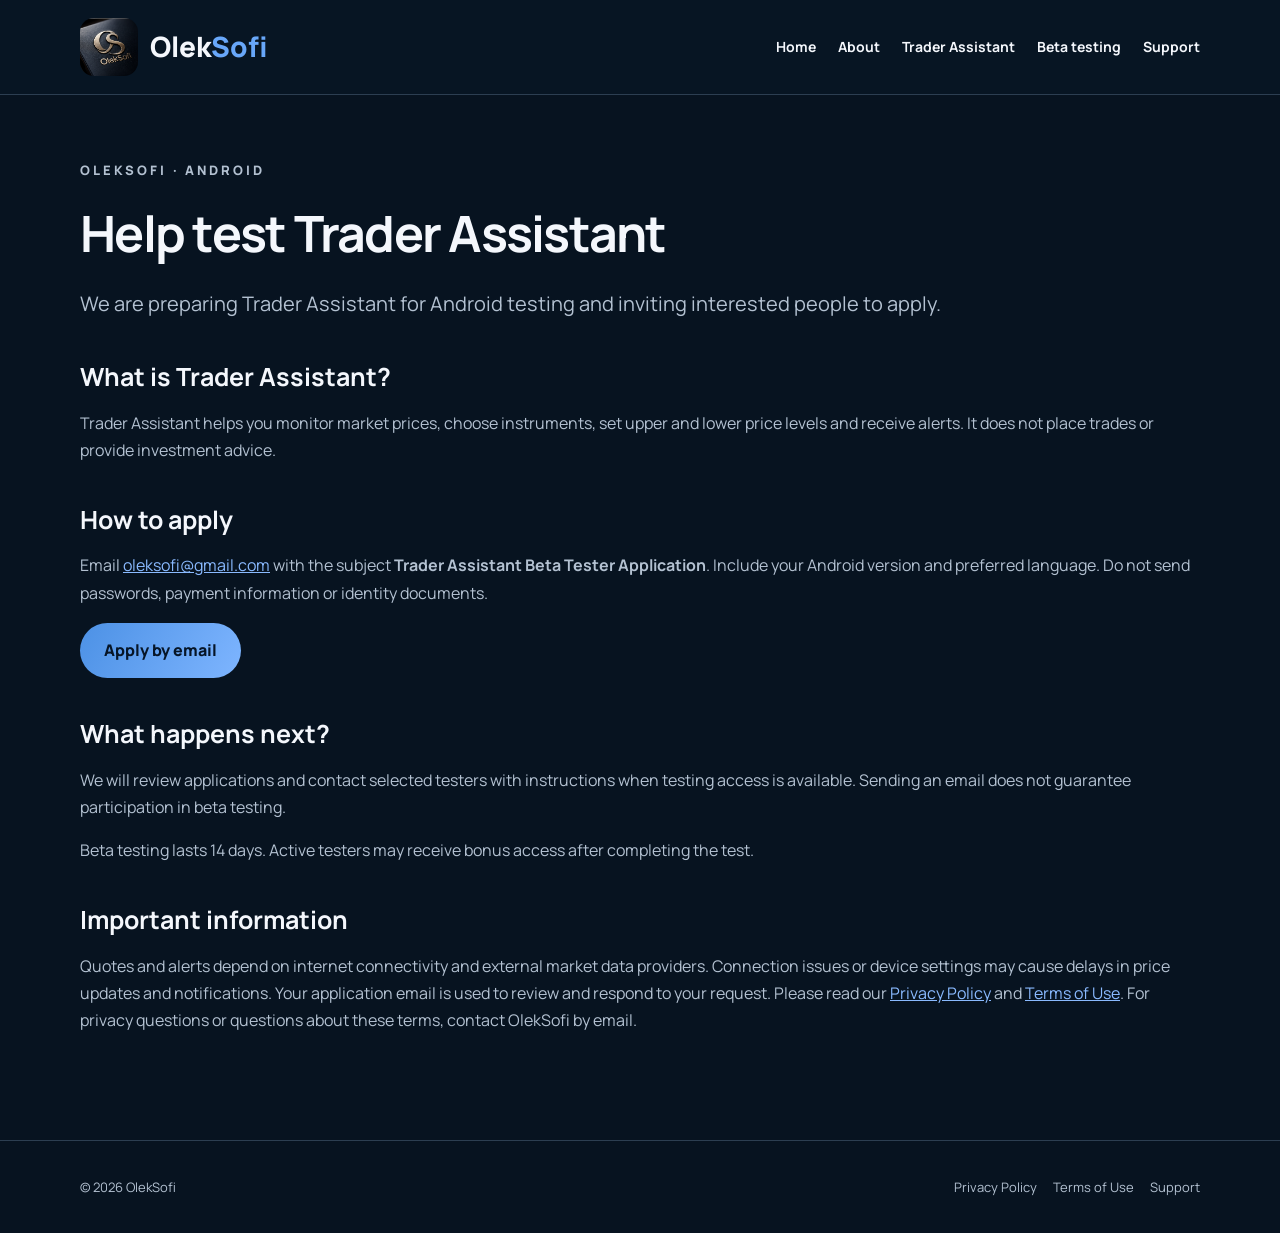
==== commit b60af06b: "Update reviewed OlekSofi website copy: beta.html" ====
--- a/beta.html
+++ b/beta.html
@@ -1 +1 @@
-<!doctype html><html lang="en"><head><meta charset="utf-8"><meta name="viewport" content="width=device-width,initial-scale=1"><title>Beta Testing | OlekSofi</title><link rel="icon" href="assets/OlekSofi_app_icon.png"><link rel="stylesheet" href="assets/style.css?v=20261027-mobile2"></head><body><header class="site-header"><div class="container header-inner"><a class="brand" href="index.html"><img src="assets/OlekSofi_gold_OS_dark.png" alt="OlekSofi logo"><span>Olek<span class="accent">Sofi</span></span></a><nav aria-label="Main navigation"><a href="index.html">Home</a><a href="index.html#about">About</a><a href="index.html#product">Trader Assistant</a><a href="beta.html">Beta testing</a><a href="support.html">Support</a></nav></div></header><main class="container document"><p class="eyebrow">OLEKSOFI · ANDROID</p><h1>Help test Trader Assistant</h1><p class="lead">We are preparing Trader Assistant for Android testing and inviting interested people to apply.</p><h2>What is Trader Assistant?</h2><p>Trader Assistant helps you monitor market prices, choose instruments, set upper and lower price levels and receive alerts. It does not place trades or provide investment advice.</p><h2>How to apply</h2><p>Email <a href="mailto:oleksofi@gmail.com">oleksofi@gmail.com</a> with the subject <strong>Trader Assistant Beta Tester Application</strong>. Include your Android version and preferred language. Do not send passwords, payment information or identity documents.</p><p><a class="button" href="mailto:oleksofi@gmail.com?subject=Trader%20Assistant%20Beta%20Tester%20Application&amp;body=Hello%20OlekSofi%2C%0A%0AI%20would%20like%20to%20apply%20for%20Trader%20Assistant%20beta%20testing.%0A%0AAndroid%20version%3A%0APreferred%20language%3A%0A">Apply by email</a></p><h2>What happens next?</h2><p>We will review applications and contact selected testers when a test build is ready. Sending an email does not guarantee a place.</p><h2>Important information</h2><p>Quotes and alerts may be delayed during connection interruptions. Your application email is used to review and respond to your request. Please read our <a href="privacy.html">Privacy Policy</a> and <a href="terms.html">Terms of Use</a>. For privacy questions or questions about these terms, contact OlekSofi by email.</p></main><footer><div class="container footer-inner"><span>© 2026 OlekSofi</span><div><a href="privacy.html">Privacy Policy</a><a href="terms.html">Terms of Use</a><a href="support.html">Support</a></div></div></footer></body></html>+<!doctype html><html lang="en"><head><meta charset="utf-8"><meta name="viewport" content="width=device-width,initial-scale=1"><title>Beta Testing | OlekSofi</title><link rel="icon" href="assets/OlekSofi_app_icon.png"><link rel="stylesheet" href="assets/style.css?v=20261027-mobile2"></head><body><header class="site-header"><div class="container header-inner"><a class="brand" href="index.html"><img src="assets/OlekSofi_gold_OS_dark.png" alt="OlekSofi logo"><span>Olek<span class="accent">Sofi</span></span></a><nav aria-label="Main navigation"><a href="index.html">Home</a><a href="index.html#about">About</a><a href="index.html#product">Trader Assistant</a><a href="beta.html">Beta testing</a><a href="support.html">Support</a></nav></div></header><main class="container document"><p class="eyebrow">OLEKSOFI · ANDROID</p><h1>Help test Trader Assistant</h1><p class="lead">We are preparing Trader Assistant for Android testing and inviting interested people to apply.</p><h2>What is Trader Assistant?</h2><p>Trader Assistant helps you monitor market prices, choose instruments, set upper and lower price levels and receive alerts. It does not place trades or provide investment advice.</p><h2>How to apply</h2><p>Email <a href="mailto:oleksofi@gmail.com">oleksofi@gmail.com</a> with the subject <strong>Trader Assistant Beta Tester Application</strong>. Include your Android version and preferred language. Do not send passwords, payment information or identity documents.</p><p><a class="button" href="mailto:oleksofi@gmail.com?subject=Trader%20Assistant%20Beta%20Tester%20Application&amp;body=Hello%20OlekSofi%2C%0A%0AI%20would%20like%20to%20apply%20for%20Trader%20Assistant%20beta%20testing.%0A%0AAndroid%20version%3A%0APreferred%20language%3A%0A">Apply by email</a></p><h2>What happens next?</h2><p>We will review applications and contact selected testers with instructions when testing access is available. Sending an email does not guarantee participation in beta testing.</p><p>Beta testing lasts 14 days. Active testers may receive bonus access after completing the test.</p><h2>Important information</h2><p>Quotes and alerts depend on internet connectivity and external market data providers. Connection issues or device settings may cause delays in price updates and notifications. Your application email is used to review and respond to your request. Please read our <a href="privacy.html">Privacy Policy</a> and <a href="terms.html">Terms of Use</a>. For privacy questions or questions about these terms, contact OlekSofi by email.</p></main><footer><div class="container footer-inner"><span>© 2026 OlekSofi</span><div><a href="privacy.html">Privacy Policy</a><a href="terms.html">Terms of Use</a><a href="support.html">Support</a></div></div></footer></body></html>
